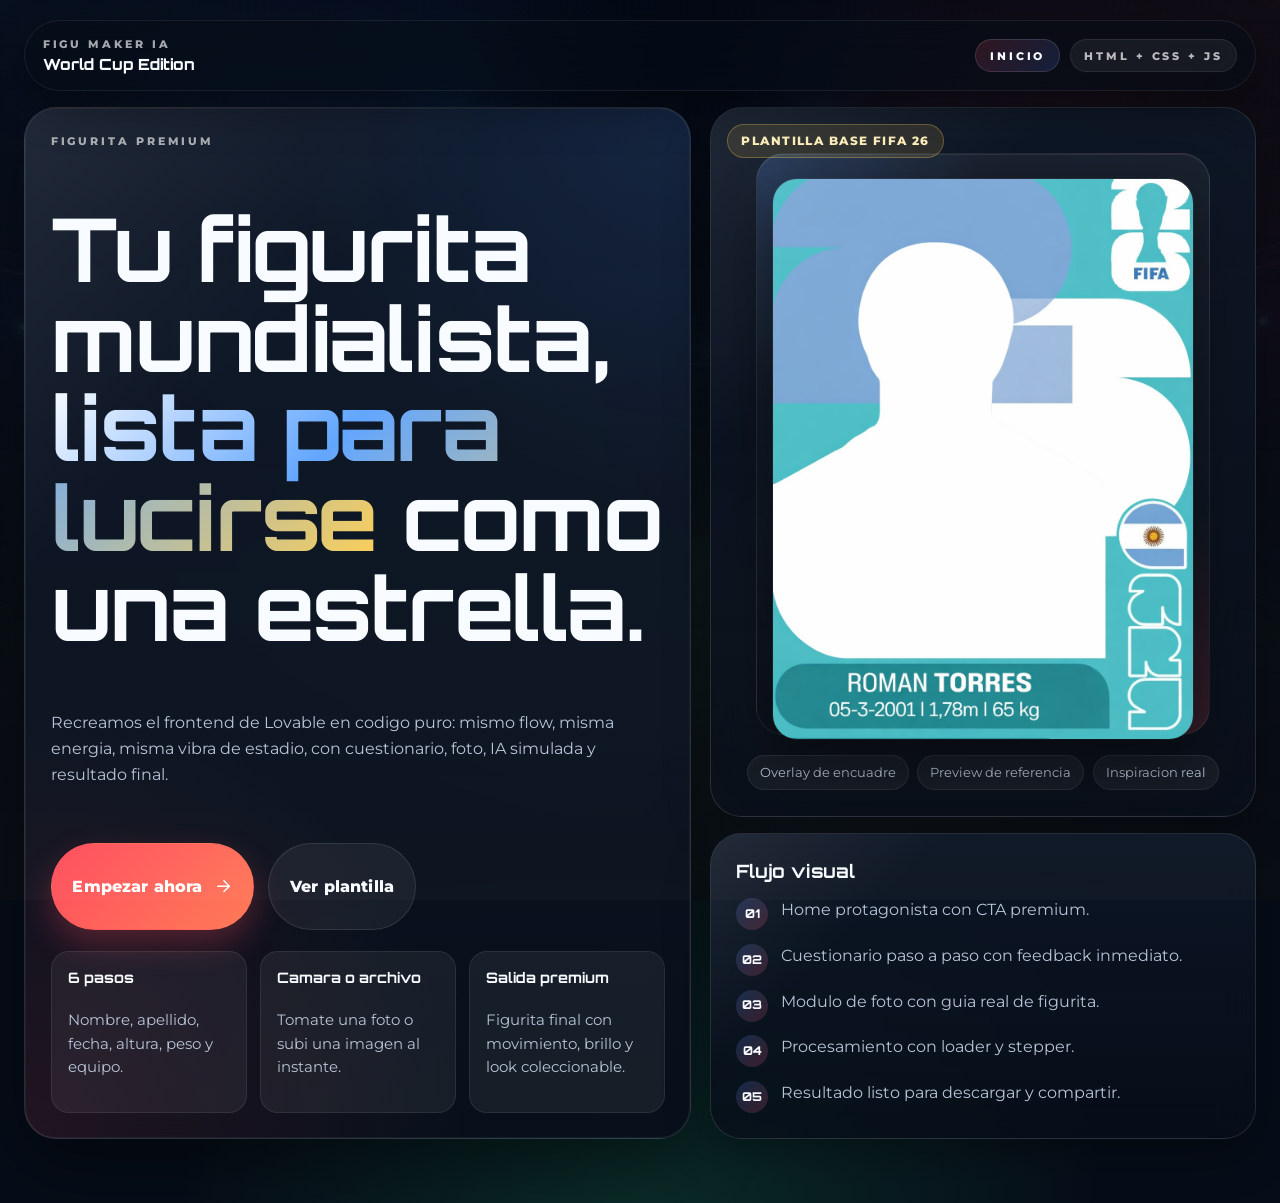
==== figu-maker-ia-vanilla/index.html @ 71406f4f "back y front" ====
<!doctype html>
<html lang="es">
<head>
    <meta charset="utf-8">
    <meta name="viewport" content="width=device-width, initial-scale=1">
    <title>Figu Maker IA</title>
    <meta
        name="description"
        content="Version vanilla de Figu Maker IA: cuestionario, camara, procesamiento y figurita final."
    >
    <link rel="preconnect" href="https://fonts.googleapis.com">
    <link rel="preconnect" href="https://fonts.gstatic.com" crossorigin>
    <link
        href="https://fonts.googleapis.com/css2?family=Montserrat:wght@400;500;600;700;800;900&family=Orbitron:wght@500;700;800;900&display=swap"
        rel="stylesheet"
    >
    <link rel="stylesheet" href="styles.css">
</head>
<body>
    <div class="escena-fondo" aria-hidden="true">
        <img class="escena-fondo__estadio" src="assets/img/stadium-bg.jpg" alt="">
        <div class="escena-fondo__capa"></div>
        <div class="halo halo--azul"></div>
        <div class="halo halo--rojo"></div>
        <div class="halo halo--verde"></div>
        <div class="halo halo--dorado"></div>
        <div class="cesped-virtual"></div>
        <div class="ruido-fino"></div>
        <div class="particulas" id="particulas"></div>
    </div>

    <div class="app">
        <header class="topbar">
            <div class="marca">
                <span class="marca__kicker">Figu Maker IA</span>
                <span class="marca__titulo">World Cup Edition</span>
            </div>
            <div class="topbar__meta">
                <span class="chip chip--estado" id="etiqueta-pantalla">Inicio</span>
                <span class="chip">HTML + CSS + JS</span>
            </div>
        </header>

        <main class="pantallas">
            <section id="pantalla-inicio" class="pantalla">
                <div class="hero-grid">
                    <article class="panel panel--destacado hero-copy">
                        <span class="eyebrow">FIGURITA PREMIUM</span>
                        <h1 class="hero-titulo">
                            Tu figurita mundialista,
                            <span class="texto-gradiente">lista para lucirse</span>
                            como una estrella.
                        </h1>
                        <p class="hero-bajada">
                            Recreamos el frontend de Lovable en codigo puro: mismo flow, misma energia,
                            misma vibra de estadio, con cuestionario, foto, IA simulada y resultado final.
                        </p>

                        <div class="hero-acciones">
                            <button class="boton boton--primario" id="btn-empezar">
                                <span>Empezar ahora</span>
                                <svg viewBox="0 0 24 24" aria-hidden="true">
                                    <path d="M5 12h14M13 5l7 7-7 7"></path>
                                </svg>
                            </button>
                            <button class="boton boton--fantasma" id="btn-ir-plantilla">
                                <span>Ver plantilla</span>
                            </button>
                        </div>

                        <div class="hero-cards">
                            <div class="tarjeta-info">
                                <strong>6 pasos</strong>
                                <span>Nombre, apellido, fecha, altura, peso y equipo.</span>
                            </div>
                            <div class="tarjeta-info">
                                <strong>Camara o archivo</strong>
                                <span>Tomate una foto o subi una imagen al instante.</span>
                            </div>
                            <div class="tarjeta-info">
                                <strong>Salida premium</strong>
                                <span>Figurita final con movimiento, brillo y look coleccionable.</span>
                            </div>
                        </div>
                    </article>

                    <aside class="hero-visual">
                        <article class="panel figurita-showcase">
                            <span class="figurita-showcase__badge">Plantilla base FIFA 26</span>
                            <div class="figurita-showcase__marco">
                                <img
                                    src="assets/img/panini-img.png"
                                    alt="Plantilla de figurita integrada"
                                    class="figurita-showcase__imagen"
                                >
                            </div>
                            <div class="figurita-showcase__footer">
                                <span>Overlay de encuadre</span>
                                <span>Preview de referencia</span>
                                <span>Inspiracion real</span>
                            </div>
                        </article>

                        <article class="panel hero-resumen">
                            <h2>Flujo visual</h2>
                            <ol class="timeline-resumen">
                                <li><span>01</span> Home protagonista con CTA premium.</li>
                                <li><span>02</span> Cuestionario paso a paso con feedback inmediato.</li>
                                <li><span>03</span> Modulo de foto con guia real de figurita.</li>
                                <li><span>04</span> Procesamiento con loader y stepper.</li>
                                <li><span>05</span> Resultado listo para descargar y compartir.</li>
                            </ol>
                        </article>
                    </aside>
                </div>
            </section>

            <section id="pantalla-cuestionario" class="pantalla" hidden>
                <div class="quiz-shell">
                    <aside class="panel quiz-resumen">
                        <div class="panel__encabezado">
                            <span class="eyebrow">TU PERFIL</span>
                            <h2>Datos para la figurita</h2>
                        </div>

                        <ul class="resumen-lista" id="lista-resumen"></ul>

                        <div class="plantilla-mini">
                            <img src="assets/img/plantilla-figurita.png" alt="Referencia de la figurita">
                            <div>
                                <strong>Base visual integrada</strong>
                                <p>La misma plantilla se usa para guia, referencia y resultado.</p>
                            </div>
                        </div>
                    </aside>

                    <section class="panel panel--destacado quiz-principal">
                        <div class="progreso">
                            <div class="progreso__meta">
                                <span id="texto-progreso">Paso 1 de 6</span>
                                <span id="porcentaje-progreso">0%</span>
                            </div>
                            <div class="barra-progreso">
                                <span id="relleno-progreso"></span>
                            </div>
                        </div>

                        <div class="pregunta">
                            <span class="chip chip--paso" id="codigo-pregunta">NOMBRE</span>
                            <h2 id="titulo-pregunta">Cual es tu nombre?</h2>
                            <p id="ayuda-pregunta">Tu nombre se mostrara en la figurita final.</p>
                        </div>

                        <div id="campo-pregunta" class="campo-pregunta"></div>

                        <p class="mensaje-error" id="error-pregunta" hidden></p>

                        <div class="quiz-acciones">
                            <button class="boton boton--fantasma" id="btn-anterior">
                                <svg viewBox="0 0 24 24" aria-hidden="true">
                                    <path d="M19 12H5M11 5l-7 7 7 7"></path>
                                </svg>
                                <span>Atras</span>
                            </button>
                            <button class="boton boton--primario" id="btn-siguiente">
                                <span>Siguiente</span>
                                <svg viewBox="0 0 24 24" aria-hidden="true">
                                    <path d="M5 12h14M13 5l7 7-7 7"></path>
                                </svg>
                            </button>
                        </div>
                    </section>
                </div>
            </section>

            <section id="pantalla-foto" class="pantalla" hidden>
                <div class="foto-grid">
                    <section class="panel panel--destacado foto-principal">
                        <div class="panel__encabezado">
                            <span class="eyebrow">MOMENTO DE FOTO</span>
                            <h2>Entra en cuadro y preparate para tu figurita</h2>
                            <p>
                                Usa la camara si el navegador lo permite o subi una imagen. La plantilla
                                integrada te ayuda a centrar rostro y hombros.
                            </p>
                        </div>

                        <div class="visor-camara" id="visor-camara">
                            <video id="video-camara" playsinline autoplay muted hidden></video>
                            <img id="preview-foto" alt="Preview de la foto seleccionada" hidden>

                            <div class="visor-camara__placeholder" id="placeholder-foto">
                                <div class="visor-camara__icono">
                                    <svg viewBox="0 0 24 24" aria-hidden="true">
                                        <path d="M4 7h4l2-3h4l2 3h4v12H4z"></path>
                                        <circle cx="12" cy="13" r="4"></circle>
                                    </svg>
                                </div>
                                <strong>Tu foto va aca</strong>
                                <span>Busca buena luz y mantenete al frente.</span>
                            </div>

                            <img
                                class="overlay-plantilla"
                                src="assets/img/plantilla-figurita.png"
                                alt="Overlay de la figurita"
                            >

                            <div class="overlay-guia">
                                <span class="esquina esquina--tl"></span>
                                <span class="esquina esquina--tr"></span>
                                <span class="esquina esquina--bl"></span>
                                <span class="esquina esquina--br"></span>
                                <span class="circulo-cabeza"></span>
                                <span class="linea-hombros"></span>
                                <span class="linea-centro"></span>
                                <span class="scan-line"></span>
                                <div class="guia-texto">Centra el rostro dentro del circulo</div>
                            </div>
                        </div>

                        <div class="pildoras-tips">
                            <span>Buena luz</span>
                            <span>Rostro al frente</span>
                            <span>Fondo limpio</span>
                            <span>Hombros visibles</span>
                        </div>

                        <div class="foto-acciones">
                            <button class="boton boton--primario" id="btn-abrir-camara">
                                <svg viewBox="0 0 24 24" aria-hidden="true">
                                    <path d="M4 7h4l2-3h4l2 3h4v12H4z"></path>
                                    <circle cx="12" cy="13" r="4"></circle>
                                </svg>
                                <span>Abrir camara</span>
                            </button>

                            <button class="boton boton--secundario" id="btn-sacar-foto" hidden>
                                <svg viewBox="0 0 24 24" aria-hidden="true">
                                    <circle cx="12" cy="12" r="9"></circle>
                                    <circle cx="12" cy="12" r="3"></circle>
                                </svg>
                                <span>Sacar foto</span>
                            </button>

                            <button class="boton boton--fantasma" id="btn-subir-archivo">
                                <svg viewBox="0 0 24 24" aria-hidden="true">
                                    <path d="M12 16V4M7 9l5-5 5 5M5 20h14"></path>
                                </svg>
                                <span>Subir imagen</span>
                            </button>

                            <button class="boton boton--fantasma" id="btn-repetir-foto" hidden>
                                <svg viewBox="0 0 24 24" aria-hidden="true">
                                    <path d="M3 12a9 9 0 1 0 3-6.7M3 4v5h5"></path>
                                </svg>
                                <span>Otra vez</span>
                            </button>

                            <button class="boton boton--dorado" id="btn-confirmar-foto" hidden>
                                <svg viewBox="0 0 24 24" aria-hidden="true">
                                    <path d="M5 13l4 4L19 7"></path>
                                </svg>
                                <span>Confirmar foto</span>
                            </button>

                            <input id="input-archivo" type="file" accept="image/*" hidden>
                        </div>

                        <p class="mensaje-error" id="error-foto" hidden></p>
                    </section>

                    <aside class="panel foto-lateral">
                        <div class="panel__encabezado">
                            <span class="eyebrow">GUIA DE ENCUADRE</span>
                            <h2>Referencia real dentro del flujo</h2>
                        </div>

                        <div class="tarjeta-referencia">
                            <img src="assets/img/plantilla-figurita.png" alt="Plantilla como referencia">
                            <p>
                                La plantilla se superpone sobre la vista para ayudarte a ubicar cabeza,
                                hombros y espacio de nombre como en una figurita real.
                            </p>
                        </div>

                        <ul class="lista-ayudas">
                            <li>Usa la camara frontal si estas en mobile.</li>
                            <li>En archivo, elegi una foto vertical si es posible.</li>
                            <li>El preview final usa tu imagen como protagonista.</li>
                            <li>Si la camara falla por seguridad del navegador, subi un archivo.</li>
                        </ul>

                        <button class="boton boton--fantasma boton--ancho" id="btn-volver-quiz">
                            Volver al cuestionario
                        </button>
                    </aside>
                </div>
            </section>

            <section id="pantalla-procesando" class="pantalla" hidden>
                <div class="procesando-grid">
                    <section class="panel panel--destacado procesando-principal">
                        <div class="anillo-progreso">
                            <svg viewBox="0 0 220 220" class="anillo-progreso__svg" aria-hidden="true">
                                <circle cx="110" cy="110" r="92" class="anillo-progreso__base"></circle>
                                <circle cx="110" cy="110" r="92" class="anillo-progreso__avance" id="circulo-progreso"></circle>
                            </svg>
                            <div class="anillo-progreso__centro">
                                <span class="anillo-progreso__valor" id="valor-progreso">0%</span>
                                <span class="anillo-progreso__label">IA en accion</span>
                            </div>
                        </div>

                        <div class="panel__encabezado procesando-copy">
                            <span class="eyebrow">PIPELINE CREATIVO</span>
                            <h2 id="titulo-procesando">Preparando tu figurita</h2>
                            <p id="texto-procesando">
                                Simulamos el mismo flujo visual del builder: subida, analisis,
                                composicion y acabado final.
                            </p>
                        </div>
                    </section>

                    <section class="panel procesando-steps">
                        <div class="panel__encabezado">
                            <span class="eyebrow">PROCESOS</span>
                            <h2>Secuencia visual</h2>
                        </div>
                        <ol class="lista-procesos" id="lista-procesos"></ol>
                    </section>

                    <aside class="panel procesando-preview">
                        <div class="panel__encabezado">
                            <span class="eyebrow">PREVIEW</span>
                            <h2>Entrada y referencia</h2>
                        </div>

                        <div class="preview-dual">
                            <div class="preview-dual__item">
                                <span>Foto</span>
                                <img id="preview-procesando-foto" alt="Preview de la foto">
                            </div>
                            <div class="preview-dual__item">
                                <span>Plantilla</span>
                                <img src="assets/img/plantilla-figurita.png" alt="Preview de la plantilla">
                            </div>
                        </div>
                    </aside>
                </div>
            </section>

            <section id="pantalla-resultado" class="pantalla" hidden>
                <div class="resultado-grid">
                    <section class="panel panel--destacado resultado-principal">
                        <div class="panel__encabezado">
                            <span class="eyebrow">RESULTADO FINAL</span>
                            <h2>Tu figurita ya esta lista</h2>
                            <p>
                                Compuesta en canvas con tus datos, tu foto y la plantilla integrada como
                                referencia visual dentro de la composicion.
                            </p>
                        </div>

                        <div class="resultado-canvas-wrap">
                            <canvas id="canvas-figurita" width="900" height="1200"></canvas>
                        </div>
                    </section>

                    <aside class="resultado-lateral">
                        <article class="panel resultado-datos">
                            <div class="panel__encabezado">
                                <span class="eyebrow">DATOS NORMALIZADOS</span>
                                <h2>Ficha del jugador</h2>
                            </div>
                            <dl class="lista-datos" id="lista-datos-finales"></dl>
                        </article>

                        <article class="panel resultado-acciones">
                            <div class="panel__encabezado">
                                <span class="eyebrow">ACCIONES</span>
                                <h2>Listo para compartir</h2>
                            </div>
                            <div class="stack-botones">
                                <button class="boton boton--dorado boton--ancho" id="btn-descargar">
                                    Descargar PNG
                                </button>
                                <button class="boton boton--secundario boton--ancho" id="btn-compartir">
                                    Compartir
                                </button>
                                <button class="boton boton--fantasma boton--ancho" id="btn-reiniciar">
                                    Crear otra figurita
                                </button>
                            </div>
                        </article>

                        <article class="panel resultado-referencia">
                            <div class="panel__encabezado">
                                <span class="eyebrow">REFERENCIA VISUAL</span>
                                <h2>Plantilla original integrada</h2>
                            </div>
                            <div class="resultado-referencia__marco">
                                <img src="assets/img/plantilla-figurita.png" alt="Plantilla de referencia">
                            </div>
                        </article>
                    </aside>
                </div>
            </section>
        </main>
    </div>

    <div id="toast" class="toast" hidden></div>

    <noscript>
        <div class="noscript">
            Esta experiencia necesita JavaScript para mostrar el cuestionario, la camara y la figurita final.
        </div>
    </noscript>

    <script src="script.js" defer></script>
</body>
</html>
---- figu-maker-ia-vanilla/styles.css ----
:root {
    --fondo: #060d18;
    --panel: rgba(10, 17, 30, 0.74);
    --texto: #f8fbff;
    --texto-secundario: #b7c3d7;
    --texto-suave: rgba(230, 240, 255, 0.6);
    --rojo: #ff4d5e;
    --azul: #458cff;
    --verde: #20ca7b;
    --dorado: #ffcf53;
    --blanco: #ffffff;
    --sombra-xl: 0 26px 80px rgba(0, 0, 0, 0.4);
    --sombra-panel: 0 16px 46px rgba(0, 0, 0, 0.32);
    --radio-xl: 32px;
    --radio-lg: 24px;
    --radio-md: 18px;
    --radio-sm: 14px;
    --transicion: 240ms cubic-bezier(0.22, 1, 0.36, 1);
}

*,
*::before,
*::after {
    box-sizing: border-box;
}

html {
    color-scheme: dark;
    scroll-behavior: smooth;
}

body {
    margin: 0;
    min-height: 100vh;
    overflow-x: hidden;
    font-family: "Montserrat", sans-serif;
    color: var(--texto);
    background:
        radial-gradient(circle at top left, rgba(69, 140, 255, 0.16), transparent 34%),
        radial-gradient(circle at top right, rgba(255, 77, 94, 0.16), transparent 28%),
        radial-gradient(circle at bottom center, rgba(32, 202, 123, 0.16), transparent 34%),
        var(--fondo);
}

img,
canvas,
video {
    display: block;
    max-width: 100%;
}

button,
input,
select {
    font: inherit;
}

button {
    cursor: pointer;
}

body::before {
    content: "";
    position: fixed;
    inset: 0;
    background: linear-gradient(180deg, rgba(5, 9, 16, 0.32) 0%, rgba(5, 9, 16, 0.92) 100%);
    pointer-events: none;
    z-index: -2;
}

.escena-fondo {
    position: fixed;
    inset: 0;
    z-index: -3;
    overflow: hidden;
}

.escena-fondo__estadio {
    position: absolute;
    inset: 0;
    width: 100%;
    height: 100%;
    object-fit: cover;
    opacity: 0.28;
    transform: scale(1.06);
    filter: saturate(0.92) contrast(1.02);
}

.escena-fondo__capa,
.cesped-virtual,
.ruido-fino,
.halo {
    position: absolute;
    inset: 0;
    pointer-events: none;
}

.escena-fondo__capa {
    background: linear-gradient(180deg, rgba(6, 13, 24, 0.36) 0%, rgba(6, 13, 24, 0.88) 100%);
}

.cesped-virtual {
    background:
        radial-gradient(ellipse at 50% 120%, rgba(32, 202, 123, 0.2) 0%, transparent 52%),
        radial-gradient(ellipse at 50% 96%, rgba(255, 255, 255, 0.045) 0%, transparent 33%);
}

.ruido-fino {
    opacity: 0.06;
    background-image: radial-gradient(circle, rgba(255, 255, 255, 0.3) 0.9px, transparent 1px);
    background-size: 8px 8px;
    mix-blend-mode: soft-light;
}

.halo {
    filter: blur(110px);
    animation: halo-pulse 11s ease-in-out infinite;
}

.halo--azul {
    inset: 10% auto auto 8%;
    width: 28rem;
    height: 28rem;
    background: rgba(69, 140, 255, 0.18);
}

.halo--rojo {
    inset: 12% 8% auto auto;
    width: 22rem;
    height: 22rem;
    background: rgba(255, 77, 94, 0.18);
    animation-delay: 1.4s;
}

.halo--verde {
    inset: auto auto 10% 22%;
    width: 24rem;
    height: 24rem;
    background: rgba(32, 202, 123, 0.14);
    animation-delay: 2.8s;
}

.halo--dorado {
    inset: auto 16% 4% auto;
    width: 18rem;
    height: 18rem;
    background: rgba(255, 207, 83, 0.14);
    animation-delay: 3.7s;
}

.particulas {
    position: absolute;
    inset: 0;
}

.particula {
    position: absolute;
    bottom: -4%;
    width: 4px;
    height: 4px;
    border-radius: 999px;
    background: rgba(255, 255, 255, 0.52);
    box-shadow: 0 0 14px rgba(255, 255, 255, 0.42);
    animation-name: flotar;
    animation-timing-function: linear;
    animation-iteration-count: infinite;
}

.app {
    width: min(1200px, calc(100vw - 2rem));
    margin: 0 auto;
    padding: 1rem 0 3rem;
}

.topbar {
    position: sticky;
    top: 0;
    z-index: 20;
    display: flex;
    justify-content: space-between;
    align-items: center;
    gap: 1rem;
    margin: 0 auto 1rem;
    padding: 1rem 1.1rem;
    backdrop-filter: blur(18px);
    background: rgba(7, 13, 23, 0.56);
    border: 1px solid rgba(255, 255, 255, 0.08);
    border-radius: 999px;
    box-shadow: var(--sombra-panel);
}

.marca {
    display: grid;
    gap: 0.2rem;
}

.marca__kicker,
.eyebrow,
.chip {
    letter-spacing: 0.26em;
    text-transform: uppercase;
    font-size: 0.7rem;
    font-weight: 800;
}

.marca__kicker,
.eyebrow {
    color: rgba(255, 255, 255, 0.64);
}

.marca__titulo {
    font-family: "Orbitron", sans-serif;
    font-size: 0.96rem;
    font-weight: 800;
    color: var(--texto);
}

.topbar__meta {
    display: flex;
    flex-wrap: wrap;
    justify-content: flex-end;
    gap: 0.6rem;
}

.chip {
    display: inline-flex;
    align-items: center;
    gap: 0.45rem;
    min-height: 2.1rem;
    padding: 0.55rem 0.85rem;
    border-radius: 999px;
    background: rgba(255, 255, 255, 0.06);
    border: 1px solid rgba(255, 255, 255, 0.08);
    color: rgba(255, 255, 255, 0.7);
}

.chip--estado {
    color: var(--texto);
    background: linear-gradient(135deg, rgba(255, 77, 94, 0.16), rgba(69, 140, 255, 0.16));
    border-color: rgba(255, 255, 255, 0.12);
}

.pantallas {
    position: relative;
}

.pantalla {
    min-height: calc(100vh - 6.5rem);
    display: grid;
    align-items: center;
    animation: entrada 520ms cubic-bezier(0.22, 1, 0.36, 1);
}

.pantalla[hidden] {
    display: none !important;
}

.panel {
    position: relative;
    overflow: hidden;
    border-radius: var(--radio-xl);
    border: 1px solid rgba(255, 255, 255, 0.12);
    background: linear-gradient(180deg, rgba(13, 23, 38, 0.92), rgba(7, 13, 24, 0.78));
    box-shadow: var(--sombra-panel);
    backdrop-filter: blur(18px);
}

.panel::before {
    content: "";
    position: absolute;
    inset: 0;
    background: linear-gradient(135deg, rgba(255, 255, 255, 0.08), transparent 28%);
    pointer-events: none;
}

.panel--destacado {
    background:
        radial-gradient(circle at top right, rgba(69, 140, 255, 0.12), transparent 32%),
        radial-gradient(circle at left bottom, rgba(255, 77, 94, 0.1), transparent 36%),
        linear-gradient(180deg, rgba(14, 24, 40, 0.96), rgba(8, 15, 26, 0.92));
    box-shadow:
        0 24px 70px rgba(0, 0, 0, 0.46),
        0 0 0 1px rgba(255, 255, 255, 0.05) inset;
}

.panel__encabezado {
    display: grid;
    gap: 0.35rem;
    margin-bottom: 1.5rem;
}

.panel__encabezado h2,
.hero-titulo,
.pregunta h2,
.procesando-copy h2,
.resultado-principal h2 {
    margin: 0;
    font-family: "Orbitron", sans-serif;
    line-height: 1.02;
    letter-spacing: -0.02em;
}

.panel__encabezado p,
.hero-bajada,
.pregunta p,
.resultado-principal p {
    margin: 0;
    color: var(--texto-secundario);
    line-height: 1.6;
}

.texto-gradiente {
    background: linear-gradient(135deg, #ffffff 0%, #61a5ff 40%, #ffcf53 100%);
    -webkit-background-clip: text;
    background-clip: text;
    color: transparent;
}

.boton {
    position: relative;
    display: inline-flex;
    align-items: center;
    justify-content: center;
    gap: 0.7rem;
    min-height: 3.25rem;
    padding: 0.95rem 1.3rem;
    border: 1px solid transparent;
    border-radius: 999px;
    font-weight: 800;
    letter-spacing: 0.01em;
    color: var(--texto);
    transition:
        transform var(--transicion),
        box-shadow var(--transicion),
        background var(--transicion),
        border-color var(--transicion),
        opacity var(--transicion);
}

.boton:hover {
    transform: translateY(-2px) scale(1.01);
}

.boton:focus-visible {
    outline: none;
    box-shadow: 0 0 0 4px rgba(69, 140, 255, 0.18);
}

.boton:disabled {
    opacity: 0.52;
    transform: none;
    cursor: not-allowed;
}

.boton svg {
    width: 1.15rem;
    height: 1.15rem;
    fill: none;
    stroke: currentColor;
    stroke-width: 2;
    stroke-linecap: round;
    stroke-linejoin: round;
}

.boton--primario {
    color: var(--blanco);
    background: linear-gradient(135deg, var(--rojo), #ff7b57);
    box-shadow: 0 14px 32px rgba(255, 77, 94, 0.28);
}

.boton--secundario {
    color: var(--blanco);
    background: linear-gradient(135deg, #2371ff, #39a5ff);
    box-shadow: 0 14px 32px rgba(69, 140, 255, 0.24);
}

.boton--dorado {
    color: #2c2300;
    background: linear-gradient(135deg, #ffd24e, #ffe991);
    box-shadow: 0 14px 32px rgba(255, 207, 83, 0.28);
}

.boton--fantasma {
    color: var(--texto);
    background: rgba(255, 255, 255, 0.06);
    border-color: rgba(255, 255, 255, 0.1);
}

.boton--ancho {
    width: 100%;
}

.hero-grid,
.quiz-shell,
.foto-grid,
.procesando-grid,
.resultado-grid {
    display: grid;
    gap: 1rem;
}

.hero-copy,
.quiz-principal,
.foto-principal,
.procesando-principal,
.resultado-principal,
.quiz-resumen,
.foto-lateral,
.procesando-steps,
.procesando-preview,
.resultado-datos,
.resultado-acciones,
.resultado-referencia,
.hero-resumen,
.figurita-showcase {
    padding: clamp(1.3rem, 2vw, 2rem);
}

.hero-copy {
    display: grid;
    gap: 1.3rem;
}

.hero-titulo {
    font-size: clamp(2.5rem, 7vw, 5.5rem);
}

.hero-bajada {
    max-width: 40rem;
    font-size: 1.02rem;
}

.hero-acciones {
    display: flex;
    flex-wrap: wrap;
    gap: 0.9rem;
}

.hero-cards {
    display: grid;
    gap: 0.8rem;
}

.tarjeta-info {
    display: grid;
    gap: 0.3rem;
    padding: 1rem 1.05rem;
    border-radius: var(--radio-md);
    background: rgba(255, 255, 255, 0.06);
    border: 1px solid rgba(255, 255, 255, 0.08);
}

.tarjeta-info strong {
    font-family: "Orbitron", sans-serif;
    font-size: 0.9rem;
}

.tarjeta-info span {
    color: var(--texto-secundario);
    line-height: 1.55;
    font-size: 0.94rem;
}

.hero-visual {
    display: grid;
    gap: 1rem;
}

.figurita-showcase {
    position: relative;
}

.figurita-showcase__badge {
    position: absolute;
    top: 1rem;
    left: 1rem;
    z-index: 2;
    padding: 0.55rem 0.85rem;
    border-radius: 999px;
    background: rgba(255, 207, 83, 0.12);
    border: 1px solid rgba(255, 207, 83, 0.3);
    color: #fff0bc;
    font-weight: 800;
    font-size: 0.74rem;
    letter-spacing: 0.12em;
    text-transform: uppercase;
}

.figurita-showcase__marco {
    position: relative;
    padding: 2.8rem 1rem 1rem;
}

.figurita-showcase__marco::before {
    content: "";
    position: absolute;
    inset: 1.2rem;
    border-radius: 28px;
    background:
        radial-gradient(circle at top left, rgba(69, 140, 255, 0.18), transparent 30%),
        radial-gradient(circle at bottom right, rgba(255, 77, 94, 0.18), transparent 30%),
        linear-gradient(180deg, rgba(255, 255, 255, 0.05), rgba(255, 255, 255, 0));
    border: 1px solid rgba(255, 255, 255, 0.08);
    box-shadow: inset 0 1px 0 rgba(255, 255, 255, 0.08);
}

.figurita-showcase__imagen {
    position: relative;
    z-index: 1;
    width: min(100%, 420px);
    margin: 0 auto;
    aspect-ratio: 3 / 4;
    object-fit: cover;
    border-radius: 24px;
    box-shadow:
        0 24px 60px rgba(0, 0, 0, 0.48),
        0 0 0 1px rgba(255, 255, 255, 0.07);
    animation: flotar-suave 5.8s ease-in-out infinite;
}

.figurita-showcase__footer {
    display: flex;
    flex-wrap: wrap;
    gap: 0.55rem;
    justify-content: center;
    color: var(--texto-secundario);
    font-size: 0.82rem;
}

.figurita-showcase__footer span {
    padding: 0.55rem 0.75rem;
    border-radius: 999px;
    background: rgba(255, 255, 255, 0.05);
    border: 1px solid rgba(255, 255, 255, 0.08);
}

.hero-resumen h2,
.quiz-resumen h2,
.foto-lateral h2,
.procesando-steps h2,
.procesando-preview h2,
.resultado-datos h2,
.resultado-acciones h2,
.resultado-referencia h2 {
    margin: 0;
    font-family: "Orbitron", sans-serif;
    font-size: 1.15rem;
}

.timeline-resumen {
    display: grid;
    gap: 0.85rem;
    margin: 1rem 0 0;
    padding: 0;
    list-style: none;
}

.timeline-resumen li {
    display: grid;
    grid-template-columns: auto 1fr;
    align-items: start;
    gap: 0.8rem;
    color: var(--texto-secundario);
    line-height: 1.5;
}

.timeline-resumen span {
    display: grid;
    place-items: center;
    width: 2rem;
    height: 2rem;
    border-radius: 999px;
    background: linear-gradient(135deg, rgba(69, 140, 255, 0.2), rgba(255, 77, 94, 0.2));
    color: var(--texto);
    font-family: "Orbitron", sans-serif;
    font-size: 0.76rem;
    font-weight: 800;
}

.quiz-shell {
    align-items: start;
}

.quiz-resumen {
    display: grid;
    gap: 1.2rem;
}

.resumen-lista {
    display: grid;
    gap: 0.8rem;
    padding: 0;
    margin: 0;
    list-style: none;
}

.resumen-item {
    display: grid;
    gap: 0.25rem;
    padding: 0.9rem 1rem;
    border-radius: var(--radio-md);
    background: rgba(255, 255, 255, 0.05);
    border: 1px solid rgba(255, 255, 255, 0.08);
    transition: transform var(--transicion), border-color var(--transicion), background var(--transicion);
}

.resumen-item:hover {
    transform: translateY(-2px);
    border-color: rgba(69, 140, 255, 0.28);
}

.resumen-item strong {
    display: flex;
    justify-content: space-between;
    gap: 0.75rem;
    font-size: 0.88rem;
}

.resumen-item strong span {
    color: var(--texto-secundario);
}

.resumen-item p {
    margin: 0;
    color: var(--texto);
    font-size: 0.95rem;
    min-height: 1.35rem;
}

.resumen-item--completo {
    border-color: rgba(32, 202, 123, 0.34);
    background: rgba(32, 202, 123, 0.08);
}

.plantilla-mini {
    display: grid;
    grid-template-columns: 92px 1fr;
    gap: 0.9rem;
    align-items: center;
    padding: 0.9rem;
    border-radius: var(--radio-md);
    background: rgba(255, 255, 255, 0.04);
    border: 1px solid rgba(255, 255, 255, 0.08);
}

.plantilla-mini img {
    width: 92px;
    aspect-ratio: 3 / 4;
    object-fit: cover;
    border-radius: 16px;
}

.plantilla-mini strong {
    display: block;
    margin-bottom: 0.3rem;
}

.plantilla-mini p {
    margin: 0;
    color: var(--texto-secundario);
    line-height: 1.55;
    font-size: 0.88rem;
}

.quiz-principal {
    display: grid;
    gap: 1.5rem;
}

.progreso {
    display: grid;
    gap: 0.7rem;
}

.progreso__meta {
    display: flex;
    justify-content: space-between;
    gap: 1rem;
    font-size: 0.85rem;
    font-weight: 700;
    color: var(--texto-secundario);
}

.barra-progreso {
    overflow: hidden;
    height: 12px;
    border-radius: 999px;
    background: rgba(255, 255, 255, 0.08);
    border: 1px solid rgba(255, 255, 255, 0.06);
}

.barra-progreso span {
    display: block;
    width: 0;
    height: 100%;
    border-radius: inherit;
    background: linear-gradient(90deg, var(--rojo) 0%, var(--azul) 48%, var(--verde) 100%);
    box-shadow: 0 0 28px rgba(69, 140, 255, 0.32);
    transition: width 420ms cubic-bezier(0.22, 1, 0.36, 1);
}

.pregunta {
    display: grid;
    gap: 0.8rem;
}

.pregunta h2 {
    font-size: clamp(2rem, 4vw, 3.4rem);
}

.pregunta p {
    max-width: 42rem;
}

.campo-pregunta {
    min-height: 18rem;
    display: grid;
    align-items: center;
}

.campo-pregunta__stack {
    display: grid;
    gap: 1rem;
}

.campo-control {
    width: 100%;
    min-height: 4rem;
    padding: 1.2rem 1.3rem;
    border-radius: 20px;
    border: 1px solid rgba(255, 255, 255, 0.1);
    background: rgba(255, 255, 255, 0.06);
    color: var(--texto);
    font-size: 1.12rem;
    transition: transform var(--transicion), border-color var(--transicion), box-shadow var(--transicion), background var(--transicion);
}

.campo-control::placeholder {
    color: rgba(255, 255, 255, 0.34);
}

.campo-control:hover {
    border-color: rgba(69, 140, 255, 0.28);
}

.campo-control:focus {
    outline: none;
    transform: translateY(-2px);
    border-color: rgba(69, 140, 255, 0.48);
    box-shadow:
        0 0 0 4px rgba(69, 140, 255, 0.12),
        0 14px 34px rgba(0, 0, 0, 0.22);
    background: rgba(255, 255, 255, 0.08);
}

.campo-ayuda {
    color: var(--texto-suave);
    font-size: 0.9rem;
    line-height: 1.6;
}

.opciones-grid {
    display: grid;
    grid-template-columns: repeat(2, minmax(0, 1fr));
    gap: 0.75rem;
    max-height: 24rem;
    overflow: auto;
    padding-right: 0.2rem;
}

.opcion-equipo {
    min-height: 3.75rem;
    padding: 0.9rem 1rem;
    border-radius: 18px;
    border: 1px solid rgba(255, 255, 255, 0.1);
    background: rgba(255, 255, 255, 0.05);
    color: var(--texto);
    font-weight: 700;
    text-align: left;
    transition:
        transform var(--transicion),
        border-color var(--transicion),
        background var(--transicion),
        box-shadow var(--transicion);
}

.opcion-equipo:hover {
    transform: translateY(-2px);
    border-color: rgba(69, 140, 255, 0.34);
    background: rgba(69, 140, 255, 0.08);
}

.opcion-equipo--activa {
    border-color: rgba(255, 77, 94, 0.48);
    background: linear-gradient(135deg, rgba(255, 77, 94, 0.18), rgba(69, 140, 255, 0.14));
    box-shadow: 0 12px 28px rgba(255, 77, 94, 0.16);
}

.quiz-acciones,
.foto-acciones {
    display: flex;
    flex-wrap: wrap;
    gap: 0.8rem;
}

.mensaje-error {
    padding: 0.9rem 1rem;
    border-radius: 18px;
    border: 1px solid rgba(255, 77, 94, 0.24);
    background: rgba(255, 77, 94, 0.08);
    color: #ffc1c7;
    line-height: 1.55;
}

.foto-principal,
.foto-lateral {
    display: grid;
    align-content: start;
}

.visor-camara {
    position: relative;
    aspect-ratio: 3 / 4;
    overflow: hidden;
    border-radius: 30px;
    background:
        radial-gradient(circle at top, rgba(69, 140, 255, 0.14), transparent 34%),
        linear-gradient(180deg, rgba(8, 15, 25, 0.92), rgba(6, 12, 21, 0.96));
    border: 1px solid rgba(255, 255, 255, 0.12);
    box-shadow: var(--sombra-xl);
    isolation: isolate;
}

.visor-camara video,
.visor-camara #preview-foto,
.overlay-plantilla {
    position: absolute;
    inset: 0;
    width: 100%;
    height: 100%;
    object-fit: cover;
}

.overlay-plantilla {
    opacity: 0.22;
    mix-blend-mode: screen;
    pointer-events: none;
}

.visor-camara__placeholder {
    position: absolute;
    inset: 0;
    display: grid;
    place-content: center;
    justify-items: center;
    gap: 0.7rem;
    color: rgba(255, 255, 255, 0.7);
    text-align: center;
    padding: 2rem;
}

.visor-camara__placeholder strong {
    font-family: "Orbitron", sans-serif;
    font-size: 1.15rem;
}

.visor-camara__placeholder span {
    color: var(--texto-secundario);
}

.visor-camara__icono {
    width: 5rem;
    height: 5rem;
    display: grid;
    place-items: center;
    border-radius: 50%;
    border: 1px solid rgba(255, 255, 255, 0.1);
    background: rgba(255, 255, 255, 0.05);
}

.visor-camara__icono svg {
    width: 2.1rem;
    height: 2.1rem;
    fill: none;
    stroke: currentColor;
    stroke-width: 1.8;
    stroke-linecap: round;
    stroke-linejoin: round;
}

.overlay-guia {
    position: absolute;
    inset: 0;
    pointer-events: none;
}

.esquina {
    position: absolute;
    width: 4rem;
    height: 4rem;
    border-color: rgba(255, 255, 255, 0.5);
    border-style: solid;
}

.esquina--tl {
    top: 1.15rem;
    left: 1.15rem;
    border-width: 2px 0 0 2px;
    border-top-left-radius: 24px;
}

.esquina--tr {
    top: 1.15rem;
    right: 1.15rem;
    border-width: 2px 2px 0 0;
    border-top-right-radius: 24px;
}

.esquina--bl {
    bottom: 1.15rem;
    left: 1.15rem;
    border-width: 0 0 2px 2px;
    border-bottom-left-radius: 24px;
}

.esquina--br {
    right: 1.15rem;
    bottom: 1.15rem;
    border-width: 0 2px 2px 0;
    border-bottom-right-radius: 24px;
}

.circulo-cabeza,
.linea-hombros,
.linea-centro {
    position: absolute;
    border-color: rgba(255, 255, 255, 0.42);
    border-style: dashed;
}

.circulo-cabeza {
    top: 12%;
    left: 50%;
    width: 9.5rem;
    height: 9.5rem;
    transform: translateX(-50%);
    border-width: 2px;
    border-radius: 50%;
}

.linea-hombros {
    top: 42%;
    left: 14%;
    right: 14%;
    border-width: 1px 0 0;
}

.linea-centro {
    top: 8%;
    bottom: 11%;
    left: 50%;
    border-width: 0 0 0 1px;
}

.scan-line {
    position: absolute;
    left: 1rem;
    right: 1rem;
    top: 8%;
    height: 3px;
    border-radius: 999px;
    background:
        linear-gradient(90deg, transparent 0%, rgba(255, 207, 83, 0.1) 16%, rgba(255, 207, 83, 0.86) 50%, rgba(255, 207, 83, 0.1) 84%, transparent 100%);
    box-shadow: 0 0 24px rgba(255, 207, 83, 0.34);
    animation: scan 3.2s ease-in-out infinite alternate;
}

.guia-texto {
    position: absolute;
    left: 50%;
    bottom: 1.35rem;
    transform: translateX(-50%);
    padding: 0.6rem 0.95rem;
    border-radius: 999px;
    background: rgba(7, 13, 23, 0.64);
    border: 1px solid rgba(255, 255, 255, 0.12);
    color: var(--texto);
    font-size: 0.78rem;
    letter-spacing: 0.08em;
    text-transform: uppercase;
    backdrop-filter: blur(12px);
}

.pildoras-tips {
    display: flex;
    flex-wrap: wrap;
    gap: 0.6rem;
    margin: 1rem 0;
}

.pildoras-tips span {
    padding: 0.65rem 0.85rem;
    border-radius: 999px;
    background: rgba(255, 255, 255, 0.06);
    border: 1px solid rgba(255, 255, 255, 0.08);
    color: var(--texto-secundario);
    font-size: 0.82rem;
}

.tarjeta-referencia {
    display: grid;
    gap: 0.9rem;
    padding: 0.95rem;
    border-radius: 22px;
    background: rgba(255, 255, 255, 0.05);
    border: 1px solid rgba(255, 255, 255, 0.08);
}

.tarjeta-referencia img,
.resultado-referencia__marco img {
    width: 100%;
    border-radius: 22px;
    aspect-ratio: 3 / 4;
    object-fit: cover;
}

.tarjeta-referencia p {
    margin: 0;
    color: var(--texto-secundario);
    line-height: 1.6;
}

.lista-ayudas {
    display: grid;
    gap: 0.7rem;
    margin: 1rem 0 0;
    padding-left: 1.1rem;
    color: var(--texto-secundario);
    line-height: 1.65;
}

.anillo-progreso {
    position: relative;
    display: grid;
    place-items: center;
    width: min(72vw, 18rem);
    aspect-ratio: 1;
    margin: 0 auto 2rem;
}

.anillo-progreso__svg {
    width: 100%;
    height: 100%;
    transform: rotate(-90deg);
    overflow: visible;
    filter: drop-shadow(0 0 24px rgba(69, 140, 255, 0.24));
}

.anillo-progreso__base,
.anillo-progreso__avance {
    fill: none;
    stroke-width: 14;
}

.anillo-progreso__base {
    stroke: rgba(255, 255, 255, 0.08);
}

.anillo-progreso__avance {
    stroke: url(#gradiente-progreso);
    stroke-linecap: round;
    stroke-dasharray: 578;
    stroke-dashoffset: 578;
    transition: stroke-dashoffset 200ms linear;
}

.anillo-progreso__centro {
    position: absolute;
    inset: 0;
    display: grid;
    place-content: center;
    justify-items: center;
    gap: 0.25rem;
}

.anillo-progreso__valor {
    font-family: "Orbitron", sans-serif;
    font-size: clamp(2rem, 6vw, 3rem);
    font-weight: 900;
}

.anillo-progreso__label {
    color: var(--texto-secundario);
    font-size: 0.82rem;
    letter-spacing: 0.16em;
    text-transform: uppercase;
}

.procesando-principal {
    text-align: center;
}

.procesando-copy {
    max-width: 30rem;
    margin: 0 auto;
}

.lista-procesos {
    display: grid;
    gap: 0.85rem;
    margin: 0;
    padding: 0;
    list-style: none;
}

.paso-proceso {
    display: grid;
    grid-template-columns: auto 1fr auto;
    align-items: center;
    gap: 0.9rem;
    padding: 0.95rem 1rem;
    border-radius: 20px;
    background: rgba(255, 255, 255, 0.04);
    border: 1px solid rgba(255, 255, 255, 0.08);
    transition: transform var(--transicion), border-color var(--transicion), background var(--transicion);
}

.paso-proceso__indice {
    width: 2.4rem;
    height: 2.4rem;
    display: grid;
    place-items: center;
    border-radius: 999px;
    background: rgba(255, 255, 255, 0.08);
    font-family: "Orbitron", sans-serif;
    font-size: 0.86rem;
    font-weight: 800;
}

.paso-proceso__texto strong {
    display: block;
    font-size: 0.94rem;
}

.paso-proceso__texto span {
    color: var(--texto-secundario);
    font-size: 0.8rem;
}

.paso-proceso__estado {
    min-width: 5.8rem;
    text-align: right;
    color: var(--texto-suave);
    font-size: 0.8rem;
    letter-spacing: 0.1em;
    text-transform: uppercase;
}

.paso-proceso--activo {
    background: linear-gradient(135deg, rgba(255, 77, 94, 0.1), rgba(69, 140, 255, 0.09));
    border-color: rgba(69, 140, 255, 0.28);
    transform: translateY(-2px);
}

.paso-proceso--activo .paso-proceso__indice {
    background: linear-gradient(135deg, var(--rojo), var(--azul));
}

.paso-proceso--completo {
    border-color: rgba(32, 202, 123, 0.28);
    background: rgba(32, 202, 123, 0.08);
}

.paso-proceso--completo .paso-proceso__indice {
    background: linear-gradient(135deg, var(--verde), #5ef1a8);
    color: #022111;
}

.preview-dual {
    display: grid;
    gap: 0.9rem;
}

.preview-dual__item {
    display: grid;
    gap: 0.6rem;
}

.preview-dual__item span {
    color: var(--texto-secundario);
    font-size: 0.78rem;
    text-transform: uppercase;
    letter-spacing: 0.14em;
}

.preview-dual__item img {
    width: 100%;
    aspect-ratio: 3 / 4;
    object-fit: cover;
    border-radius: 20px;
    background: rgba(255, 255, 255, 0.04);
    border: 1px solid rgba(255, 255, 255, 0.08);
}

.resultado-grid {
    align-items: start;
}

.resultado-principal {
    display: grid;
    gap: 1.2rem;
}

.resultado-canvas-wrap {
    position: relative;
    overflow: hidden;
    padding: 1rem;
    border-radius: 28px;
    background:
        radial-gradient(circle at top left, rgba(69, 140, 255, 0.12), transparent 34%),
        radial-gradient(circle at bottom right, rgba(255, 77, 94, 0.14), transparent 32%),
        rgba(255, 255, 255, 0.04);
    border: 1px solid rgba(255, 255, 255, 0.08);
}

#canvas-figurita {
    width: min(100%, 30rem);
    margin: 0 auto;
    border-radius: 26px;
    box-shadow:
        0 26px 80px rgba(0, 0, 0, 0.48),
        0 0 0 1px rgba(255, 255, 255, 0.06);
    background: rgba(255, 255, 255, 0.04);
}

.resultado-lateral {
    display: grid;
    gap: 1rem;
}

.lista-datos {
    display: grid;
    gap: 0.75rem;
    margin: 0;
}

.lista-datos__item {
    display: grid;
    gap: 0.3rem;
    padding: 0.85rem 0.95rem;
    border-radius: 18px;
    background: rgba(255, 255, 255, 0.05);
    border: 1px solid rgba(255, 255, 255, 0.08);
}

.lista-datos__item dt {
    color: var(--texto-secundario);
    font-size: 0.76rem;
    text-transform: uppercase;
    letter-spacing: 0.14em;
}

.lista-datos__item dd {
    margin: 0;
    color: var(--texto);
    font-size: 1rem;
    font-weight: 700;
}

.stack-botones {
    display: grid;
    gap: 0.75rem;
}

.toast {
    position: fixed;
    left: 50%;
    bottom: 1.25rem;
    transform: translateX(-50%);
    z-index: 40;
    min-width: min(24rem, calc(100vw - 2rem));
    max-width: calc(100vw - 2rem);
    padding: 0.95rem 1.1rem;
    border-radius: 18px;
    background: rgba(7, 13, 23, 0.9);
    border: 1px solid rgba(255, 255, 255, 0.12);
    box-shadow: 0 18px 42px rgba(0, 0, 0, 0.42);
    color: var(--texto);
    text-align: center;
    animation: toast-entrada 320ms ease;
}

.noscript {
    position: fixed;
    inset: auto 1rem 1rem;
    padding: 1rem 1.2rem;
    border-radius: 18px;
    background: rgba(255, 77, 94, 0.16);
    border: 1px solid rgba(255, 77, 94, 0.24);
    color: var(--blanco);
}

body::after {
    content: "";
    position: fixed;
    inset: 0;
    pointer-events: none;
    background: linear-gradient(180deg, transparent 0%, rgba(255, 255, 255, 0.02) 100%);
    mix-blend-mode: screen;
}

@media (min-width: 760px) {
    .app {
        width: min(1280px, calc(100vw - 3rem));
        padding: 1.25rem 0 4rem;
    }

    .hero-grid,
    .foto-grid,
    .resultado-grid {
        grid-template-columns: minmax(0, 1.15fr) minmax(320px, 0.85fr);
        gap: 1.15rem;
    }

    .quiz-shell {
        grid-template-columns: minmax(280px, 0.72fr) minmax(0, 1.28fr);
    }

    .procesando-grid {
        grid-template-columns: minmax(0, 1.12fr) minmax(320px, 0.9fr);
    }

    .procesando-preview {
        grid-column: 1 / -1;
    }

    .hero-cards {
        grid-template-columns: repeat(3, minmax(0, 1fr));
    }

    .preview-dual {
        grid-template-columns: repeat(2, minmax(0, 1fr));
    }

    .opciones-grid {
        grid-template-columns: repeat(3, minmax(0, 1fr));
    }
}

@media (min-width: 1024px) {
    .hero-grid {
        grid-template-columns: minmax(0, 1.1fr) minmax(420px, 0.9fr);
    }

    .quiz-shell {
        grid-template-columns: minmax(320px, 0.68fr) minmax(0, 1.32fr);
    }

    .foto-grid {
        grid-template-columns: minmax(0, 1.08fr) minmax(340px, 0.92fr);
    }

    .procesando-grid {
        grid-template-columns: minmax(0, 1.06fr) minmax(340px, 0.78fr);
        align-items: start;
    }

    .procesando-preview {
        grid-column: auto;
    }

    .resultado-grid {
        grid-template-columns: minmax(0, 1.08fr) minmax(330px, 0.92fr);
    }
}

@media (prefers-reduced-motion: reduce) {
    *,
    *::before,
    *::after {
        animation-duration: 0.01ms !important;
        animation-iteration-count: 1 !important;
        transition-duration: 0.01ms !important;
        scroll-behavior: auto !important;
    }
}

@keyframes entrada {
    0% {
        opacity: 0;
        transform: translateY(18px);
    }
    100% {
        opacity: 1;
        transform: translateY(0);
    }
}

@keyframes flotar {
    0% {
        transform: translateY(0) translateX(0);
        opacity: 0;
    }
    12% {
        opacity: 1;
    }
    92% {
        opacity: 1;
    }
    100% {
        transform: translateY(-108vh) translateX(28px);
        opacity: 0;
    }
}

@keyframes flotar-suave {
    0%,
    100% {
        transform: translateY(0) rotate(-0.8deg);
    }
    50% {
        transform: translateY(-12px) rotate(0.8deg);
    }
}

@keyframes halo-pulse {
    0%,
    100% {
        transform: scale(0.92);
        opacity: 0.72;
    }
    50% {
        transform: scale(1.06);
        opacity: 1;
    }
}

@keyframes scan {
    from {
        top: 10%;
    }
    to {
        top: 82%;
    }
}

@keyframes toast-entrada {
    from {
        opacity: 0;
        transform: translateX(-50%) translateY(16px);
    }
    to {
        opacity: 1;
        transform: translateX(-50%) translateY(0);
    }
}
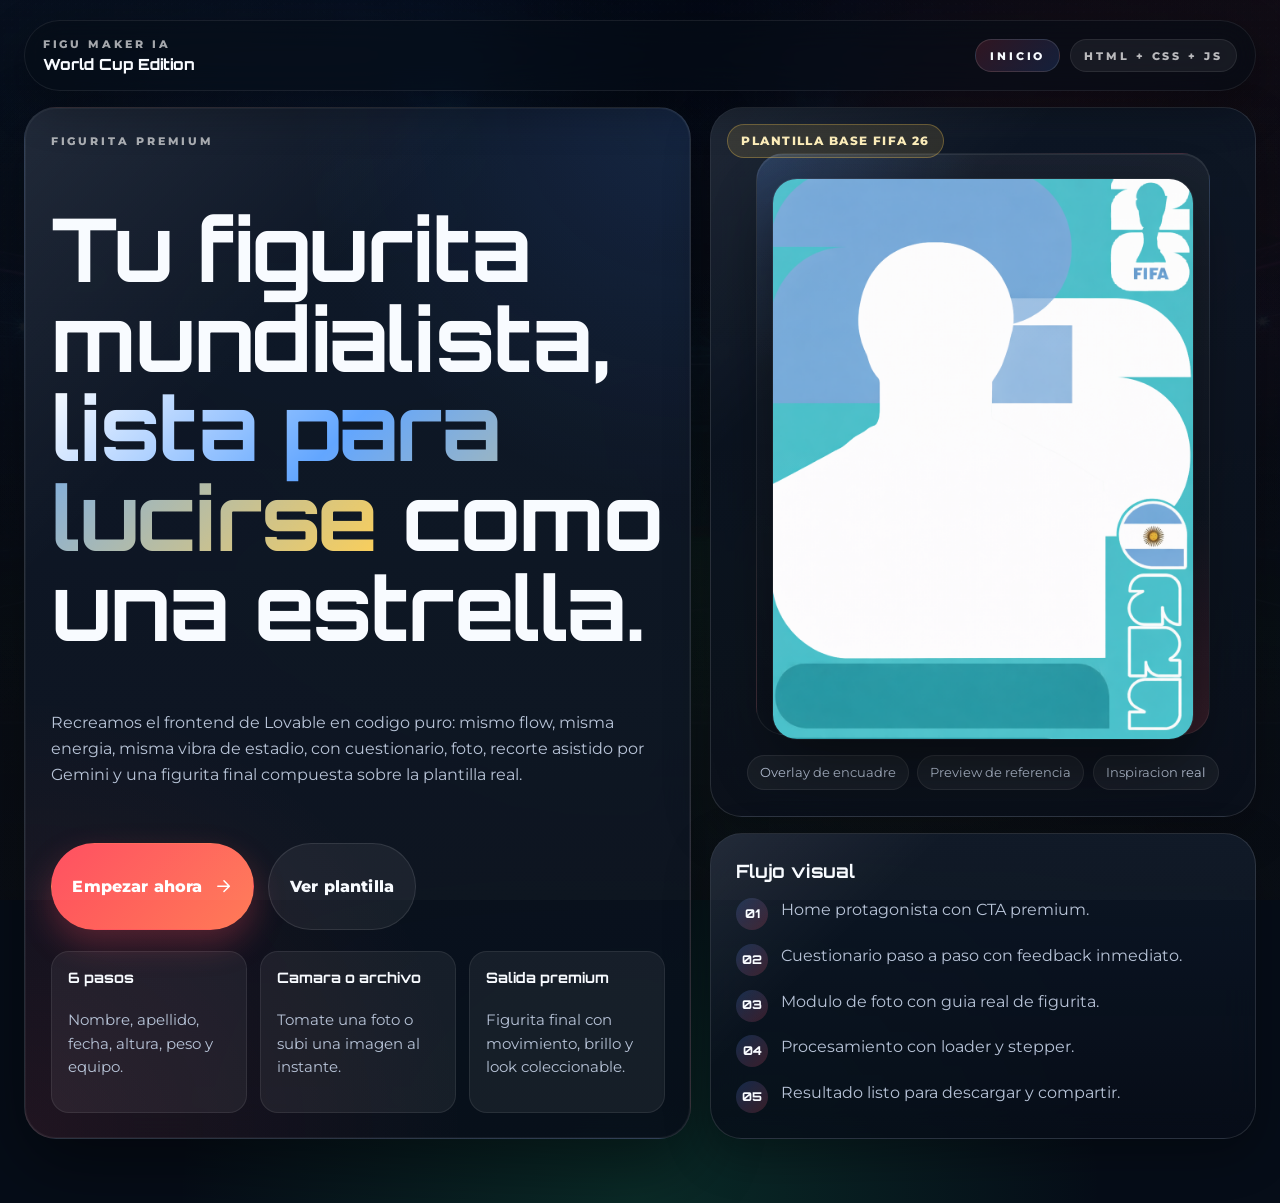
==== commit 6e2f6a2e: "juego ia" ====
--- a/figu-maker-ia-vanilla/index.html
+++ b/figu-maker-ia-vanilla/index.html
@@ -8,13 +8,16 @@
         name="description"
         content="Version vanilla de Figu Maker IA: cuestionario, camara, procesamiento y figurita final."
     >
+    <meta http-equiv="Cache-Control" content="no-cache, no-store, must-revalidate">
+    <meta http-equiv="Pragma" content="no-cache">
+    <meta http-equiv="Expires" content="0">
     <link rel="preconnect" href="https://fonts.googleapis.com">
     <link rel="preconnect" href="https://fonts.gstatic.com" crossorigin>
     <link
         href="https://fonts.googleapis.com/css2?family=Montserrat:wght@400;500;600;700;800;900&family=Orbitron:wght@500;700;800;900&display=swap"
         rel="stylesheet"
     >
-    <link rel="stylesheet" href="styles.css">
+    <link rel="stylesheet" href="styles.css?v=20260401d">
 </head>
 <body>
     <div class="escena-fondo" aria-hidden="true">
@@ -53,7 +56,8 @@
                         </h1>
                         <p class="hero-bajada">
                             Recreamos el frontend de Lovable en codigo puro: mismo flow, misma energia,
-                            misma vibra de estadio, con cuestionario, foto, IA simulada y resultado final.
+                            misma vibra de estadio, con cuestionario, foto, recorte asistido por Gemini
+                            y una figurita final compuesta sobre la plantilla real.
                         </p>
 
                         <div class="hero-acciones">
@@ -316,8 +320,8 @@
                             <span class="eyebrow">PIPELINE CREATIVO</span>
                             <h2 id="titulo-procesando">Preparando tu figurita</h2>
                             <p id="texto-procesando">
-                                Simulamos el mismo flujo visual del builder: subida, analisis,
-                                composicion y acabado final.
+                                El backend sube la foto, Gemini guia el recorte de la persona
+                                y luego compone la salida final sobre la plantilla integrada.
                             </p>
                         </div>
                     </section>
@@ -357,13 +361,15 @@
                             <span class="eyebrow">RESULTADO FINAL</span>
                             <h2>Tu figurita ya esta lista</h2>
                             <p>
-                                Compuesta en canvas con tus datos, tu foto y la plantilla integrada como
-                                referencia visual dentro de la composicion.
+                                La imagen final viene del backend: sesion anonima, recorte asistido por Gemini
+                                y composicion sobre la plantilla integrada.
                             </p>
                         </div>
 
                         <div class="resultado-canvas-wrap">
-                            <canvas id="canvas-figurita" width="900" height="1200"></canvas>
+                            <figure class="resultado-figura" id="resultado-figura" data-vacio="true" data-placeholder="La figurita final aparecera aqui">
+                                <img id="imagen-figurita-final" alt="Figurita final generada por el backend">
+                            </figure>
                         </div>
                     </section>
 
@@ -417,6 +423,6 @@
         </div>
     </noscript>
 
-    <script src="script.js" defer></script>
+    <script src="script.js?v=20260401d" defer></script>
 </body>
 </html>
--- a/figu-maker-ia-vanilla/styles.css
+++ b/figu-maker-ia-vanilla/styles.css
@@ -1223,14 +1223,45 @@
     border: 1px solid rgba(255, 255, 255, 0.08);
 }
 
-#canvas-figurita {
+.resultado-figura {
+    position: relative;
+    overflow: hidden;
     width: min(100%, 30rem);
+    min-height: 34rem;
     margin: 0 auto;
+    padding: 1rem;
     border-radius: 26px;
+    background:
+        radial-gradient(circle at top, rgba(255, 255, 255, 0.06), transparent 36%),
+        linear-gradient(180deg, rgba(7, 12, 21, 0.96), rgba(7, 12, 21, 0.88));
+    border: 1px solid rgba(255, 255, 255, 0.08);
     box-shadow:
         0 26px 80px rgba(0, 0, 0, 0.48),
         0 0 0 1px rgba(255, 255, 255, 0.06);
-    background: rgba(255, 255, 255, 0.04);
+}
+
+.resultado-figura::after {
+    content: attr(data-placeholder);
+    position: absolute;
+    inset: 50% 1.25rem auto;
+    transform: translateY(-50%);
+    color: rgba(255, 255, 255, 0.56);
+    text-align: center;
+    line-height: 1.6;
+    opacity: 0;
+    transition: opacity var(--transicion);
+}
+
+.resultado-figura[data-vacio="true"]::after {
+    opacity: 1;
+}
+
+.resultado-figura img {
+    width: 100%;
+    aspect-ratio: 3 / 4;
+    object-fit: contain;
+    border-radius: 20px;
+    background: rgba(255, 255, 255, 0.03);
 }
 
 .resultado-lateral {
